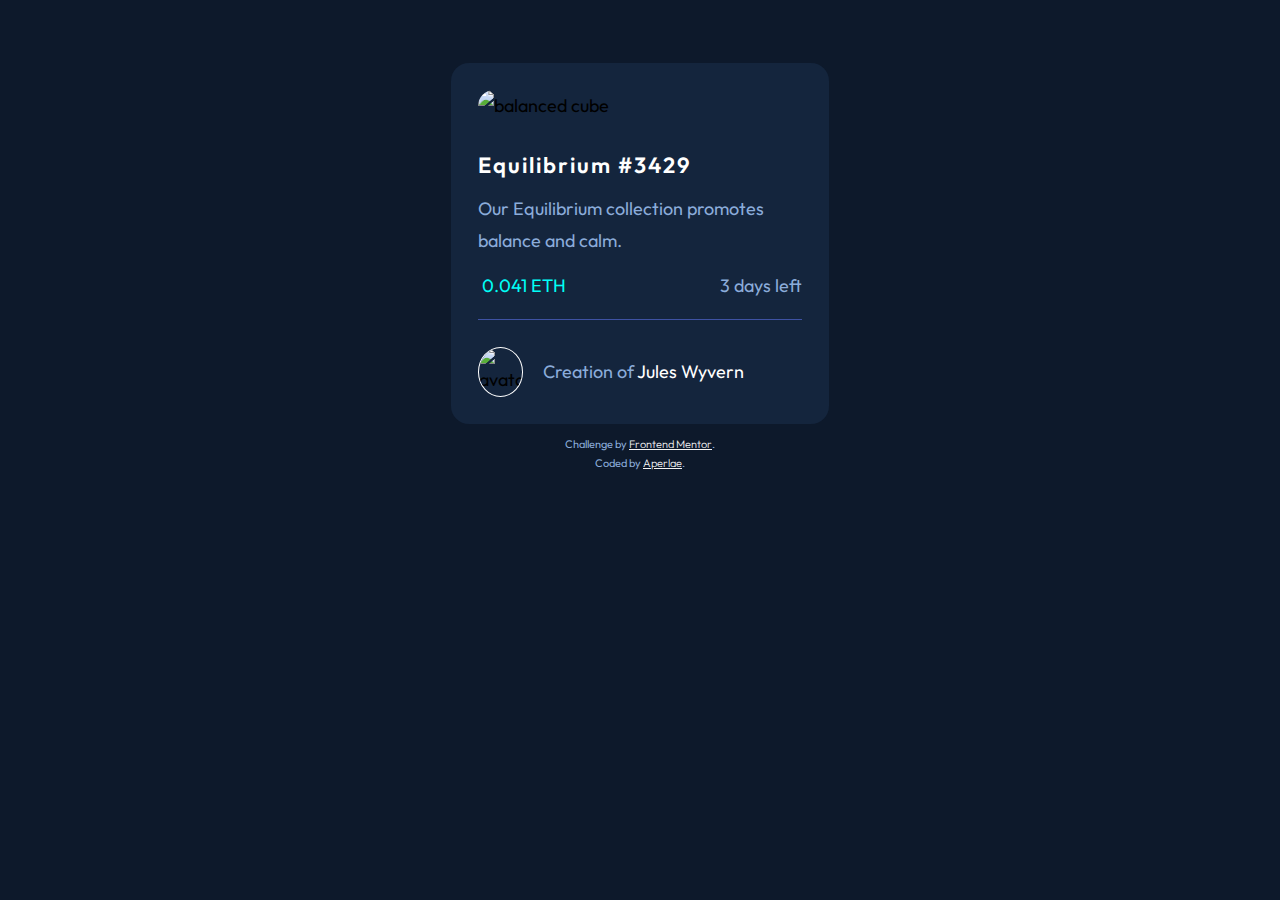
==== index.html @ 8996a01e "Add files via upload" ====
<!DOCTYPE html>
<html lang="en">
  <head>
    <meta charset="utf-8">
    <meta name="viewport" content="width=device-width, initial-scale=1.0"> <!-- displays site properly based on user's device -->

    <link rel="icon" type="image/png" sizes="32x32" href="./images/favicon-32x32.png">
    <link rel="preconnect" href="https://fonts.googleapis.com">
    <link rel="preconnect" href="https://fonts.gstatic.com" crossorigin>
    <link href="https://fonts.googleapis.com/css2?family=Outfit&display=swap" rel="stylesheet">
    <link rel="stylesheet" href="https://fonts.google.com/specimen/Outfit">
    <link rel="stylesheet" href="styles.css">

    <title>Frontend Mentor | NFT preview card component</title>

  </head>
  <body class="bg-dark">
    
    <div class="container">
      
      <div class="card bg-light">
        <header class="img-container">
          <img class="main-img" src="images/image-equilibrium.jpg" tabindex="2" alt="balanced cube">
        </header>
        <main id="main">
          <h1 class="text-white fs-800 fw-bold letter-spacing-3" tabindex="3">Equilibrium #3429</h1>
          <p class="text-soft" tabindex="4">Our Equilibrium collection promotes balance and calm.</p>
          <article class="meta flex">
            <p class="text-bright" tabindex="5"><img src="images/icon-ethereum.svg" alt="">
            0.041 ETH</p>
            <p class="text-soft" tabindex="6"><img src="images/icon-clock.svg" alt="">
            3 days left</p>
          </article>
        
          <section>
            <div>
              <img class="avatar-img" src="images/image-avatar.png" tabindex="7" alt="avatar">
            </div>
            <div>
              <p class="text-soft" tabindex="8">Creation of <span class="creator text-white">Jules Wyvern</span></p>
            </div>
          </section>
        </main>
      </div>
      <div><a class="back-to-content fs-300" href="#main" tabindex="9">Back to content</a></div>
      <footer class="attribution text-soft fs-200 fw-light">
        <p tabindex="10">Challenge by <a class="text-softer fw-light" href="https://www.frontendmentor.io/challenges/nft-preview-card-component-SbdUL_w0U" 
          tabindex="11" target="_blank">Frontend
          Mentor</a>.</p>
        <p tabindex="12">Coded by <a class="text-softer fw-light" href="https://github.com/Aperlae" 
          tabindex="13" target="_blank">Aperlae</a>.</p>
      </footer>

    </div>

  </body>
</html>
---- styles.css ----
/* -------------------- */
/* Custom Properties    */
/* -------------------- */

:root {

    /* colors */
    --clr-white: 0 0% 100%;
    --clr-cyan: 178, 100%, 50%;
    --clr-softerblue: 228, 45%, 44%;
    --clr-softblue: 215, 51%, 70%;
    --clr-lightblue: 215, 32%, 27%;
    --clr-darkblue: 216, 50%, 16%;
    --clr-darkerblue: 217, 54%, 11%;

    /* font family */
    --ff-normal: "Outfit", sans-serif;

    /* font sizes */
    --fs-900: 1.5rem; /*24px*/
    --fs-800: 1.375rem; /*22px*/
    --fs-700: 1.25rem; /*20px*/
    --fs-600: 1.1875rem;
    --fs-500: 1.125rem; /*18px*/
    --fs-400: 1rem;
    --fs-300: 0.875rem; /*14px*/
    --fs-200: 0.6875rem; /*11px*/

    /* font weight */
    --fw-bold: 600;
    --fw-normal: 400;
    --fw-light: 300;

}

@media (min-width: 90rem) {
    :root {
        --fs-900: 2.25rem;
        --fs-800: 2.0625rem;
        --fs-700: 1.875rem;
        --fs-600: 1.7812rem;
        --fs-500: 1.6875rem;
        --fs-400: 1.5rem;
        --fs-300: 1.3125rem;
        --fs-200: 1.0313rem;
    }
}

/* --------------------- */
/*        Reset          */
/* --------------------- */

/* box sizing */
*,
*::before,
*::after {
    box-sizing: border-box;
}

/* reset margins */
body,
h1,
h2,
h3,
h4,
h5,
p,
figure,
picture {
    margin: 0;
}

h1,
h2,
h3,
h4,
h5,
p {
    font-weight: 400;
}

/* set body */
body {
    font-family: var(--ff-normal);
    font-size: var(--fs-500);
    color: var(--clr-softblue);
    background-color: var(--clr-darkerblue);
    line-height: 1.75;
    min-height: 100vh;
    display: grid;
    grid-template-rows: min-content 1fr;
    overflow-x: hidden;
}

/* set images */

img,
picture {
    max-width: 100%;
}

/* set form elements */
input,
button,
textarea,
select {
    font: inherit;
}

/* remove animations when turned off */
@media (prefers-reduced-motion: reduce) {
    *,
    *::before,
    *::after {
        animation-duration: 0.01ms !important;
        animation-iteration-count: 1 !important;
        transition-duration: 0.01ms !important;
        scroll-behavior: auto !important;
    }
}

/* ----------------------- */
/*      Utility Classes    */
/* ----------------------- */

.flex {
    display: flex;
    gap: var(--gap, 1rem);
}

.grid {
    display: grid;
    gap: var(--gap, 1rem);
}

/* Screen Reader */
.sr-only {
    position: absolute;
    width: 1px;
    height: 1px;
    padding: 0;
    margin: -1px;
    overflow: hidden;
    clip: rect(0, 0, 0, 0);
    white-space: nowrap;
    border: 0;
}

.back-to-content {
    position: absolute;
    z-index: -1;
    margin-left: 130px;
    background: hsl(var(--clr-darkblue));
    color: hsl(var(--clr-softblue));
    padding: .05em 1em;
    transform: translateY(-100%);
    transition: transform 500ms ease-in;
}

.back-to-content:focus {
    transform: translateY(-100%);
    z-index: 0;
}

/* colors */
.bg-dark {background-color: hsl(var(--clr-darkerblue));}
.bg-light {background-color: hsl(var(--clr-darkblue));}
.bg-bright {background-color: hsl(var(--clr-cyan));}

.text-light {color: hsl(var(--clr-lightblue));}
.text-soft {color: hsl(var(--clr-softblue));}
.text-softer {color: hsl(var(--clr-softerblue));}
.text-bright {color: hsl(var(--clr-cyan));}
.text-white {color: hsl(var(--clr-white));}

.uppercase {text-transform: uppercase;}

.letter-spacing-1 {letter-spacing: 3px;}
.letter-spacing-2 {letter-spacing: 2.5px;}
.letter-spacing-3 {letter-spacing: 2px;}

.fs-900 {font-size: var(--fs-900);}
.fs-800 {font-size: var(--fs-800);}
.fs-700 {font-size: var(--fs-700);}
.fs-600 {font-size: var(--fs-600);}
.fs-500 {font-size: var(--fs-500);}
.fs-400 {font-size: var(--fs-400);}
.fs-300 {font-size: var(--fs-300);}
.fs-200 {font-size: var(--fs-200);}

.fw-bold {font-weight: var(--fw-bold);}
.fw-normal {font-weight: var(--fw-normal);}
.fw-light {font-weight: var(--fw-light);}

.fs-900,
.fs-800,
.fs-700,
.fs-600 {
    line-height: 2.5;
}

/* --------------------- */
/*      Components       */
/* --------------------- */

.main-img {
    display: block;
    max-width: min(18em, 100%);
    border-radius: 18px;
}

h1 {
    padding-top: .75em;
}

.meta {
    padding-top: .75em;
    justify-content: space-between;
    border-bottom: 1px solid hsl(var(--clr-softerblue));
    padding-bottom: 1em; 
}

.avatar-img {
    max-inline-size: 2.5em;
    border: 1px solid white;
    border-radius: 50%;
    aspect-ratio: 1;
}

section {
    /* border: 1px solid yellow; */
    display: flex;
    align-items: center;
    justify-content: left;
    padding-top: 1.5em;
}

section p {
    padding-left: 20px;
}

.attribution {
    padding: 1em;
    text-align: center;
}

.attribution a {
    color: whitesmoke;
}

/* ---------------------- */
/*          Layout        */
/* ---------------------- */

.container {
    min-height: 90vh;
    margin: auto;
    padding-top: min(3.5em, 5%);
    padding-bottom: min(2.5em, 5%);
}

.card {
    max-width: 21em;
    padding: 1.5em;
    margin: auto;
    border-radius: 18px;
    align-content: center;
    z-index: 1;
}

.img-container {
    border-radius: 18px;
    cursor: pointer;
}

.img-container:hover {
    background-image: url(images/icon-view.svg),
    linear-gradient(0deg, hsla(178, 100%, 50%, 0.5),
    hsla(178, 100%, 50%, 0.5)),
    url(images/image-equilibrium.jpg);
    background-size: auto, cover, cover;
    background-repeat: no-repeat;
    background-position: center;
}

.main-img:hover {
    opacity: 0;
}

h1:hover,
.creator:hover {
    cursor: pointer;
    color: hsl(var(--clr-cyan));
}
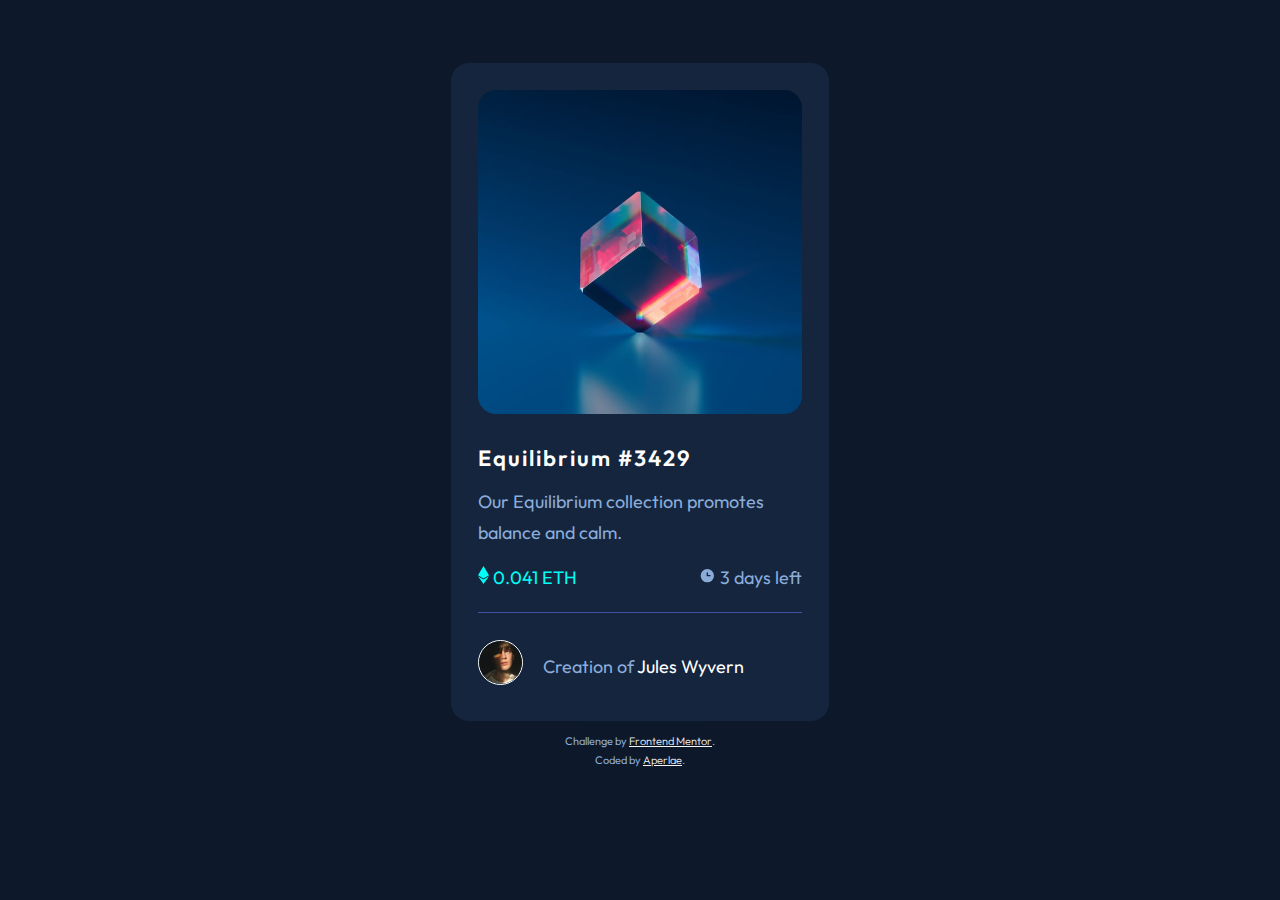
==== commit eeac4f82: "Add files via upload" ====
--- a/index.html
+++ b/index.html
@@ -7,7 +7,7 @@
     <link rel="icon" type="image/png" sizes="32x32" href="./images/favicon-32x32.png">
     <link rel="preconnect" href="https://fonts.googleapis.com">
     <link rel="preconnect" href="https://fonts.gstatic.com" crossorigin>
-    <link href="https://fonts.googleapis.com/css2?family=Outfit&display=swap" rel="stylesheet">
+    <link rel="stylesheet" href="https://fonts.googleapis.com/css2?family=Outfit&display=swap">
     <link rel="stylesheet" href="https://fonts.google.com/specimen/Outfit">
     <link rel="stylesheet" href="styles.css">
 
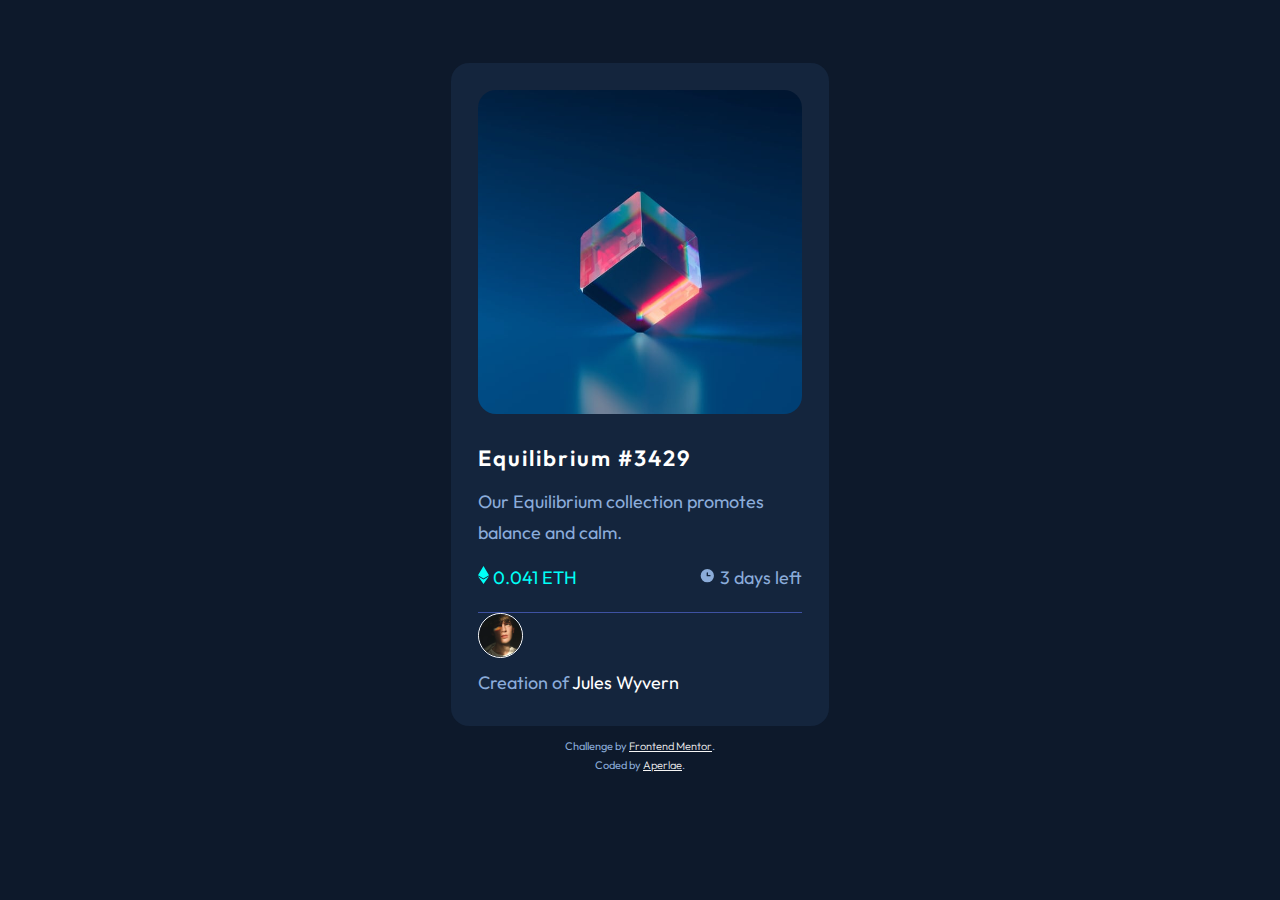
==== commit 276dcaa7: "Update index.html" ====
--- a/index.html
+++ b/index.html
@@ -20,38 +20,38 @@
       
       <div class="card bg-light">
         <header class="img-container">
-          <img class="main-img" src="images/image-equilibrium.jpg" tabindex="2" alt="balanced cube">
+          <img class="main-img" src="images/image-equilibrium.jpg" tabindex="0" alt="balanced cube">
         </header>
         <main id="main">
-          <h1 class="text-white fs-800 fw-bold letter-spacing-3" tabindex="3">Equilibrium #3429</h1>
-          <p class="text-soft" tabindex="4">Our Equilibrium collection promotes balance and calm.</p>
-          <article class="meta flex">
-            <p class="text-bright" tabindex="5"><img src="images/icon-ethereum.svg" alt="">
+          <h1 class="text-white fs-800 fw-bold letter-spacing-3" tabindex="0">Equilibrium #3429</h1>
+          <p class="text-soft" tabindex="0">Our Equilibrium collection promotes balance and calm.</p>
+          <div class="meta flex">
+            <p class="text-bright" tabindex="0"><img src="images/icon-ethereum.svg" alt="">
             0.041 ETH</p>
-            <p class="text-soft" tabindex="6"><img src="images/icon-clock.svg" alt="">
+            <p class="text-soft" tabindex="0"><img src="images/icon-clock.svg" alt="">
             3 days left</p>
-          </article>
+          </div>
         
-          <section>
+          <div class="creator-info">
             <div>
-              <img class="avatar-img" src="images/image-avatar.png" tabindex="7" alt="avatar">
+              <img class="avatar-img" src="images/image-avatar.png" tabindex="0" alt="avatar">
             </div>
             <div>
-              <p class="text-soft" tabindex="8">Creation of <span class="creator text-white">Jules Wyvern</span></p>
+              <p class="text-soft" tabindex="0">Creation of <span class="creator text-white">Jules Wyvern</span></p>
             </div>
-          </section>
+          </div>
         </main>
       </div>
-      <div><a class="back-to-content fs-300" href="#main" tabindex="9">Back to content</a></div>
+      <div><a class="back-to-content fs-300" href="#main" tabindex="0">Back to content</a></div>
       <footer class="attribution text-soft fs-200 fw-light">
-        <p tabindex="10">Challenge by <a class="text-softer fw-light" href="https://www.frontendmentor.io/challenges/nft-preview-card-component-SbdUL_w0U" 
-          tabindex="11" target="_blank">Frontend
+        <p tabindex="0">Challenge by <a class="text-softer fw-light" href="https://www.frontendmentor.io/challenges/nft-preview-card-component-SbdUL_w0U" 
+          tabindex="0" target="_blank">Frontend
           Mentor</a>.</p>
-        <p tabindex="12">Coded by <a class="text-softer fw-light" href="https://github.com/Aperlae" 
-          tabindex="13" target="_blank">Aperlae</a>.</p>
+        <p tabindex="0">Coded by <a class="text-softer fw-light" href="https://github.com/Aperlae" 
+          tabindex="0" target="_blank">Aperlae</a>.</p>
       </footer>
 
     </div>
 
   </body>
-</html>+</html>
--- a/styles.css
+++ b/styles.css
@@ -18,12 +18,12 @@
 
     /* font sizes */
     --fs-900: 1.5rem; /*24px*/
-    --fs-800: 1.375rem; /*22px*/
-    --fs-700: 1.25rem; /*20px*/
+    --fs-800: 1.375rem;
+    --fs-700: 1.25rem; 
     --fs-600: 1.1875rem;
     --fs-500: 1.125rem; /*18px*/
     --fs-400: 1rem;
-    --fs-300: 0.875rem; /*14px*/
+    --fs-300: 0.875rem; 
     --fs-200: 0.6875rem; /*11px*/
 
     /* font weight */
@@ -35,14 +35,14 @@
 
 @media (min-width: 90rem) {
     :root {
-        --fs-900: 2.25rem;
+        --fs-900: 2.25rem; /*36px*/
         --fs-800: 2.0625rem;
         --fs-700: 1.875rem;
         --fs-600: 1.7812rem;
-        --fs-500: 1.6875rem;
+        --fs-500: 1.6875rem; /*27*/
         --fs-400: 1.5rem;
         --fs-300: 1.3125rem;
-        --fs-200: 1.0313rem;
+        --fs-200: 1.0313rem; /*16.5px*/
     }
 }
 
@@ -274,9 +274,8 @@
 }
 
 .img-container:hover {
-    background-image: url(images/icon-view.svg),
-    linear-gradient(0deg, hsla(178, 100%, 50%, 0.5),
-    hsla(178, 100%, 50%, 0.5)),
+    background: url(images/icon-view.svg),
+    linear-gradient(0deg, hsla(178, 100%, 50%, 0.5), hsla(178, 100%, 50%, 0.5)),
     url(images/image-equilibrium.jpg);
     background-size: auto, cover, cover;
     background-repeat: no-repeat;
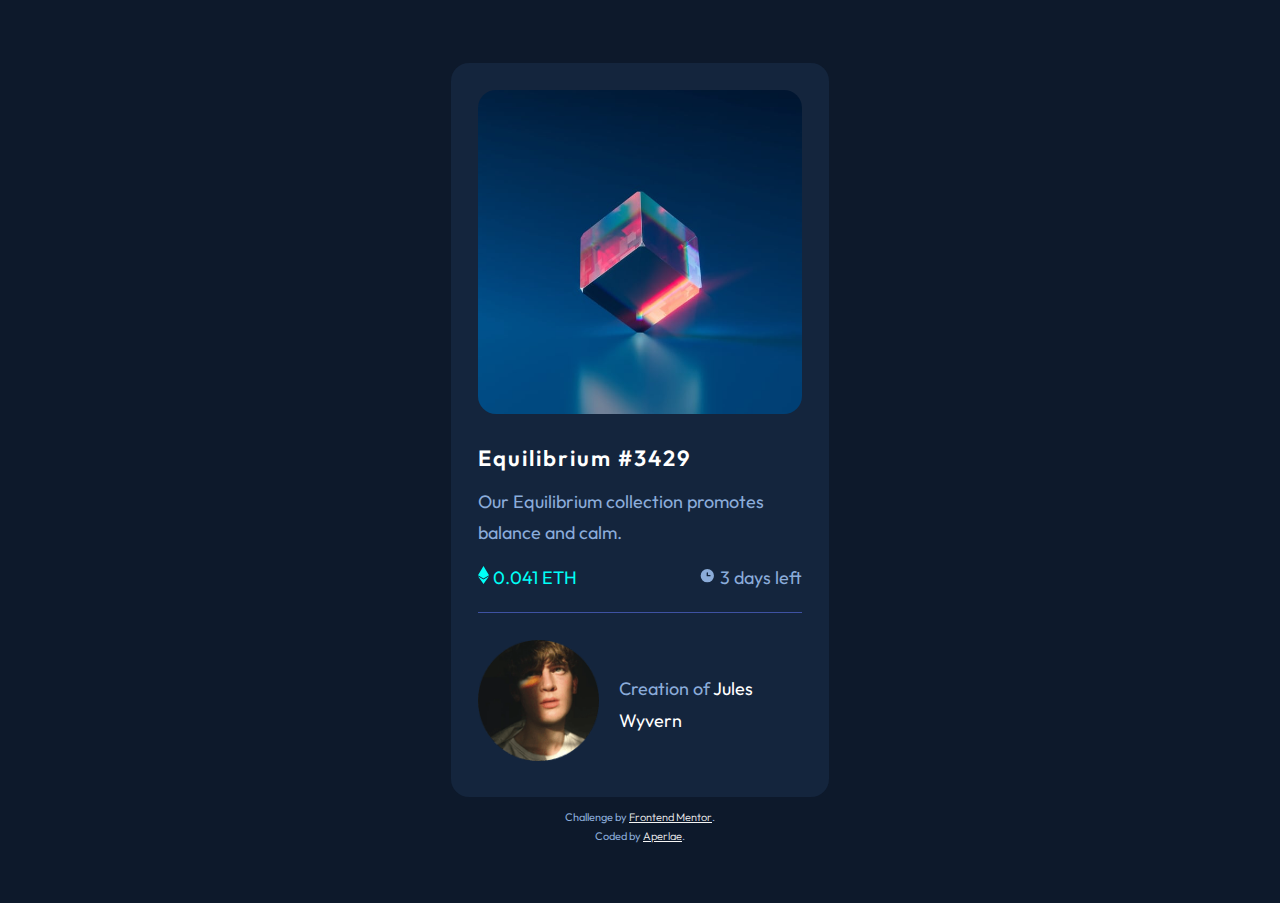
==== commit 0f77a6eb: "Update index.html" ====
--- a/index.html
+++ b/index.html
@@ -34,7 +34,7 @@
         
           <div class="creator-info">
             <div>
-              <img class="avatar-img" src="images/image-avatar.png" tabindex="0" alt="avatar">
+              <img class="creator-img" src="images/image-avatar.png" tabindex="0" alt="creator's avatar">
             </div>
             <div>
               <p class="text-soft" tabindex="0">Creation of <span class="creator text-white">Jules Wyvern</span></p>
--- a/styles.css
+++ b/styles.css
@@ -227,15 +227,14 @@
     aspect-ratio: 1;
 }
 
-section {
-    /* border: 1px solid yellow; */
+.creator-info {
     display: flex;
     align-items: center;
     justify-content: left;
     padding-top: 1.5em;
 }
 
-section p {
+.creator-info p {
     padding-left: 20px;
 }
 
